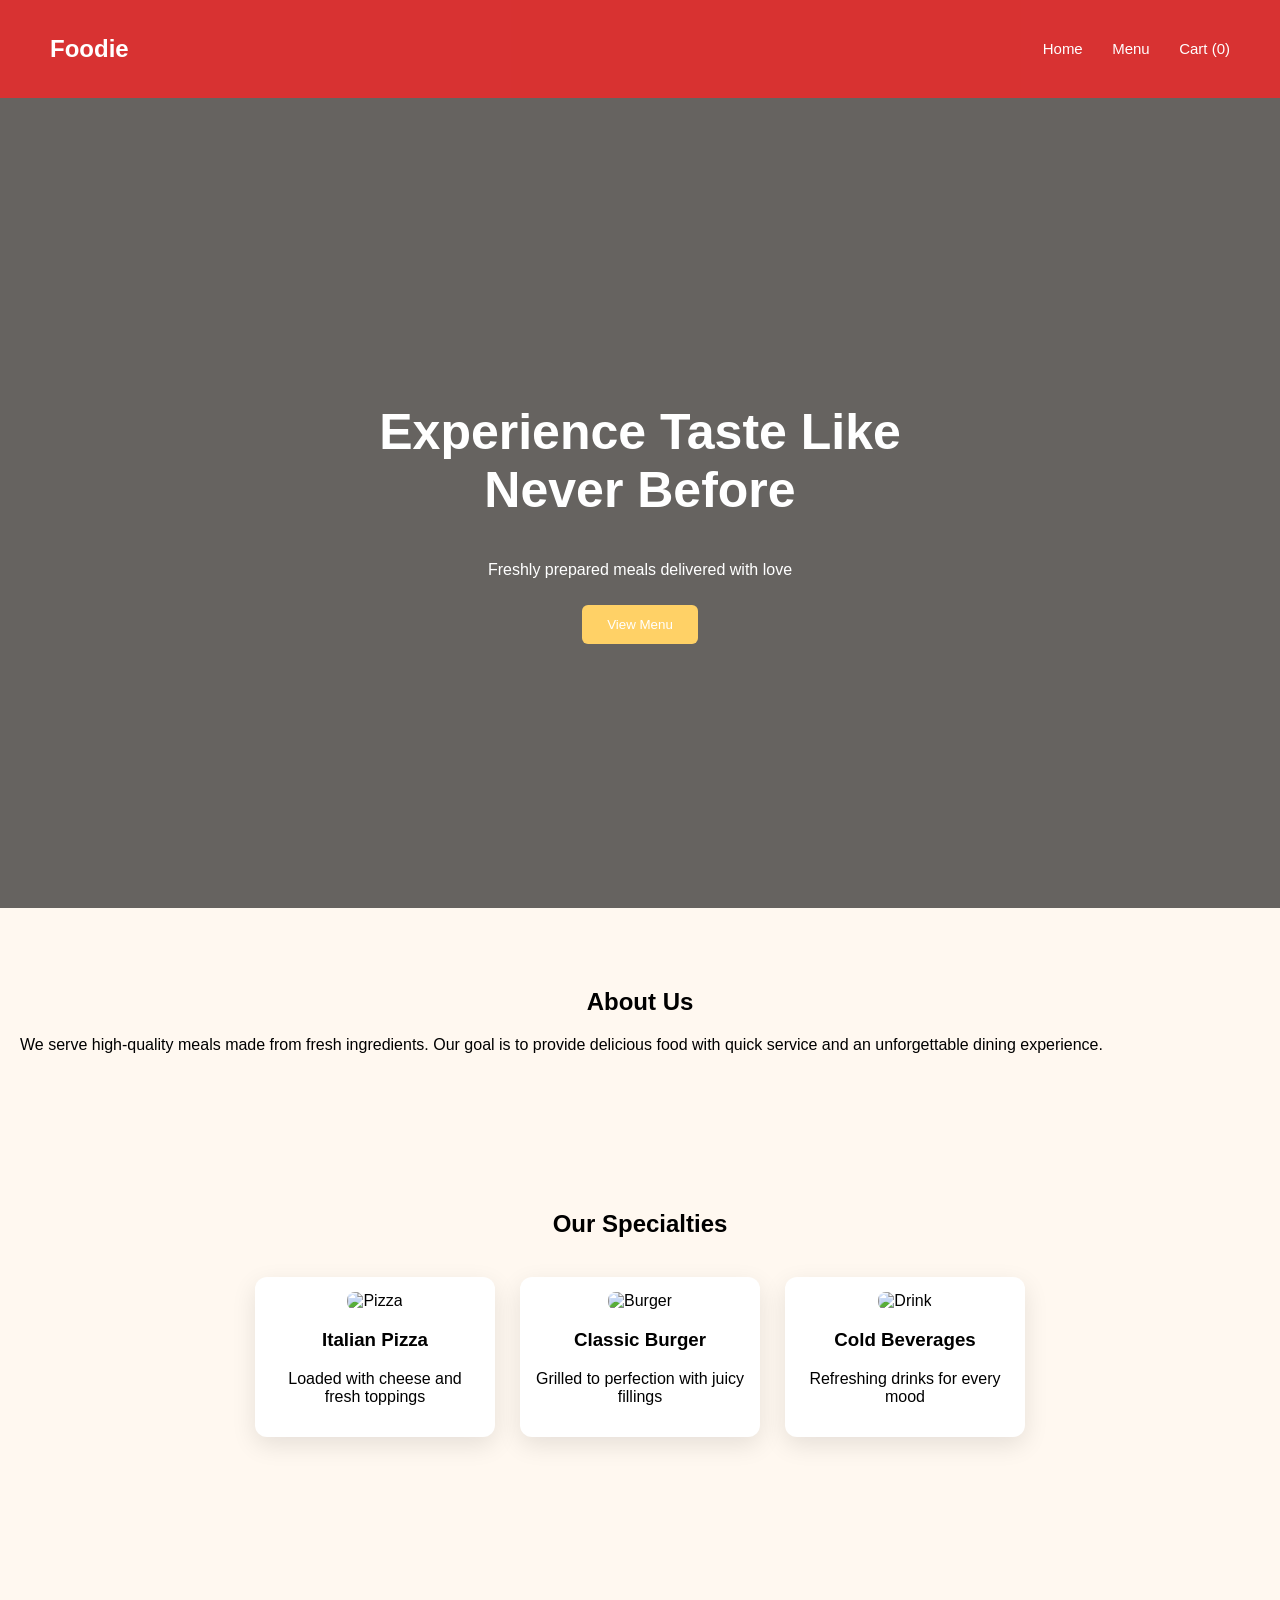
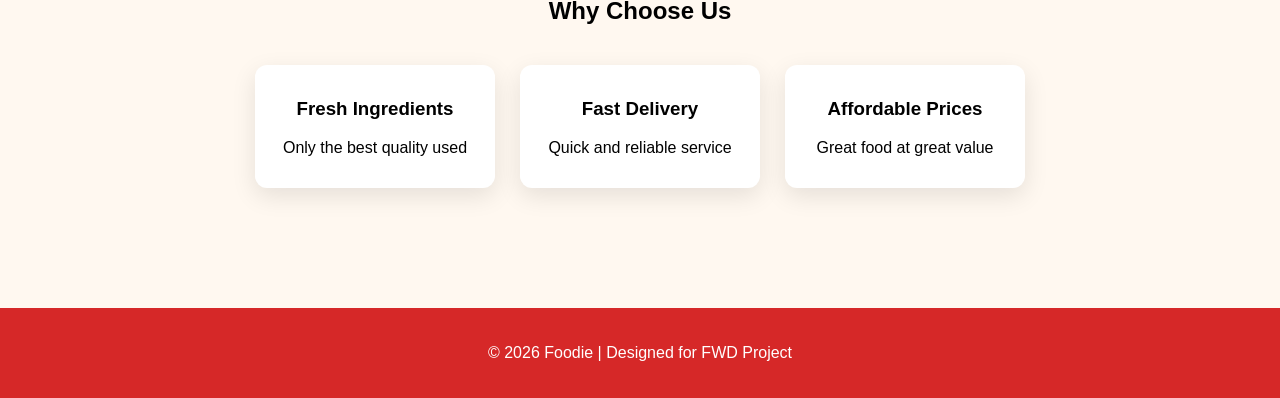
==== index.html @ 91029813 "Add files via upload" ====
<!DOCTYPE html>
<html>
<head>
    <title>Foodie</title>
    <link rel="stylesheet" href="style.css">
</head>

<body>


    <nav>
        <h2>Foodie</h2>
        <div class="nav-links">
            <a href="index.html">Home</a>
            <a href="menu.html">Menu</a>
            <a href="cart.html">Cart (<span id="cart-count">0</span>)</a>
        </div>
    </nav>

    <!-- Hero Section -->
    <section class="hero">
        <div class="hero-content">
            <h1>Experience Taste Like Never Before</h1>
            <p>Freshly prepared meals delivered with love</p>
            <a href="menu.html">
                <button>View Menu</button>
            </a>
        </div>
    </section>

    
    <section class="about">
        <h2>About Us</h2>
        <p>
            We serve high-quality meals made from fresh ingredients. 
            Our goal is to provide delicious food with quick service 
            and an unforgettable dining experience.
        </p>
    </section>

    <section class="featured">
        <h2>Our Specialties</h2>

        <div class="items">

            <div class="card">
                <img src="photos/FarmhousePizza.jpg" alt="Pizza">
                <h3>Italian Pizza</h3>
                <p>Loaded with cheese and fresh toppings</p>
            </div>

            <div class="card">
                <img src="photos/DoublePattyBurger.jpg" alt="Burger">
                <h3>Classic Burger</h3>
                <p>Grilled to perfection with juicy fillings</p>
            </div>

            <div class="card">
                <img src="photos/coke.jpg" alt="Drink">
                <h3>Cold Beverages</h3>
                <p>Refreshing drinks for every mood</p>
            </div>

        </div>
    </section>

    <section class="why">
        <h2>Why Choose Us</h2>

        <div class="items">
            <div class="card">
                <h3>Fresh Ingredients</h3>
                <p>Only the best quality used</p>
            </div>

            <div class="card">
                <h3>Fast Delivery</h3>
                <p>Quick and reliable service</p>
            </div>

            <div class="card">
                <h3>Affordable Prices</h3>
                <p>Great food at great value</p>
            </div>
        </div>
    </section>

    <footer>
        <p>© 2026 Foodie | Designed for FWD Project</p>
    </footer>

</body>
</html>
---- style.css ----
* {
    box-sizing: border-box;
}

body {
    margin: 0;
    font-family: 'Segoe UI', Arial, sans-serif;
    background-color: #fff8f0;
}


nav {
    display: flex;
    justify-content: space-between;
    align-items: center;
    padding: 15px 50px;
    background: rgba(214, 40, 40, 0.95);
    color: white;
    position: sticky;
    top: 0;
}

.nav-links a {
    color: white;
    margin-left: 25px;
    text-decoration: none;
    font-size: 15px;
}

.nav-links a:hover {
    color: #ffd166;
}


h1, h2 {
    text-align: center;
}

.menu-title {
    margin-top: 30px;
    margin-bottom: 20px;
}


.hero {
    height: 90vh;
    background: url("photos/hero.jpg") center/cover no-repeat;
    position: relative;
    display: flex;
    align-items: center;
    justify-content: center;
}

.hero::before {
    content: "";
    position: absolute;
    width: 100%;
    height: 100%;
    background: rgba(0,0,0,0.6);
}

.hero-content {
    position: relative;
    text-align: center;
    color: white;
    max-width: 600px;
}

.hero h1 {
    font-size: 50px;
}

.hero button {
    padding: 12px 25px;
    background: #ffd166;
    border: none;
    cursor: pointer;
    border-radius: 6px;
}

.hero button:hover {
    background: #ffb703;
}


section {
    padding: 60px 20px;
}


.items {
    display: flex;
    justify-content: center;
    flex-wrap: wrap;
    gap: 25px;
    padding: 20px;
}

.card {
    width: 240px;
    background: white;
    padding: 15px;
    border-radius: 12px;
    box-shadow: 0 8px 25px rgba(0,0,0,0.1);
    text-align: center;
    transition: 0.3s;
}

.card:hover {
    transform: translateY(-6px);
    box-shadow: 0 12px 30px rgba(0,0,0,0.2);
}

.card img {
    width: 100%;
    height: 150px;
    object-fit: cover;
    border-radius: 8px;
}


button {
    padding: 8px 15px;
    margin-top: 10px;
    background: #d62828;
    color: white;
    border: none;
    cursor: pointer;
    border-radius: 5px;
}

button:hover {
    background: #b71c1c;
}


#cart-container {
    max-width: 700px;
    margin: auto;
    padding: 20px;
}

#cart-container div {
    background: white;
    margin: 10px 0;
    padding: 15px;
    border-radius: 8px;
    box-shadow: 0 4px 12px rgba(0,0,0,0.1);
}


.checkout-box {
    width: 320px;
    margin: 40px auto;
    background: white;
    padding: 25px;
    border-radius: 10px;
    box-shadow: 0 8px 25px rgba(0,0,0,0.1);
    text-align: center;
}

.checkout-box input,
.checkout-box textarea {
    width: 100%;
    padding: 10px;
    margin: 10px 0;
}

.checkout-box button {
    width: 100%;
    padding: 12px;
    font-weight: bold;
}


footer {
    text-align: center;
    padding: 20px;
    background-color: #d62828;
    color: white;
    margin-top: 40px;
}
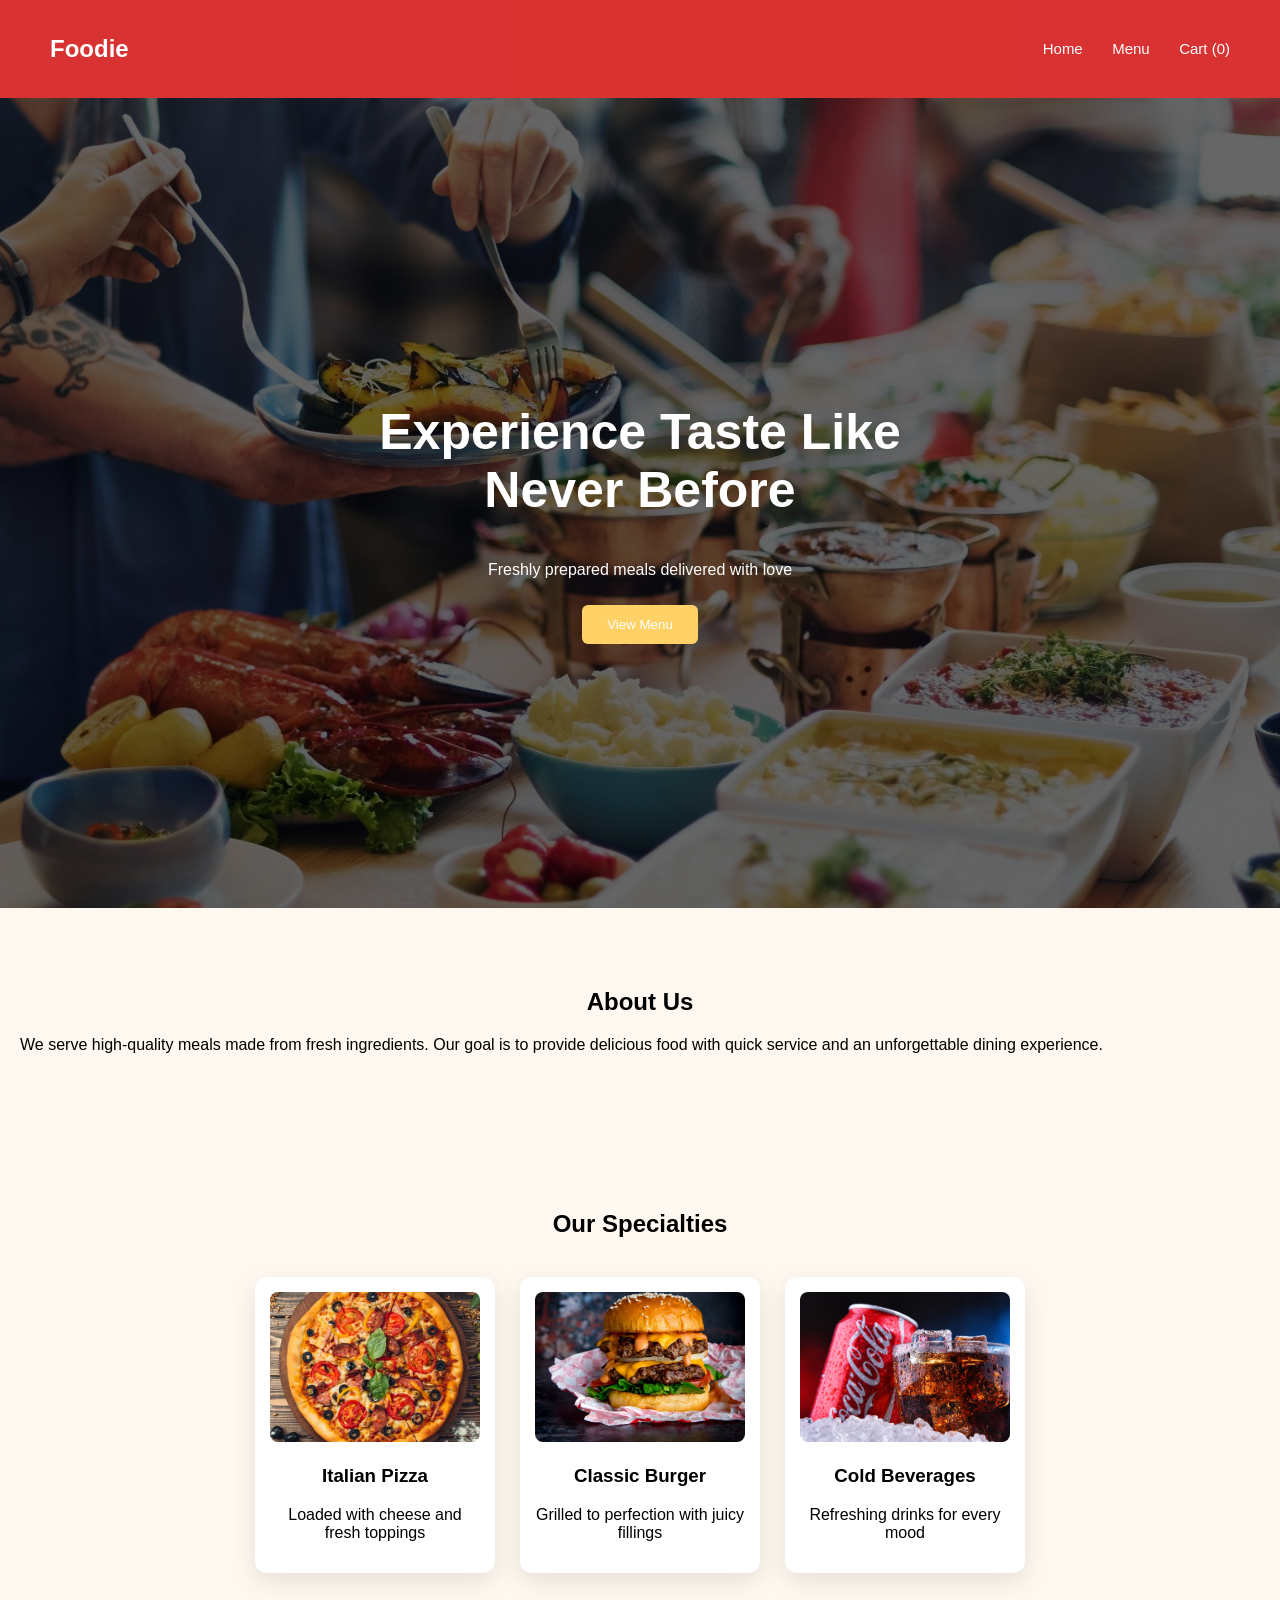
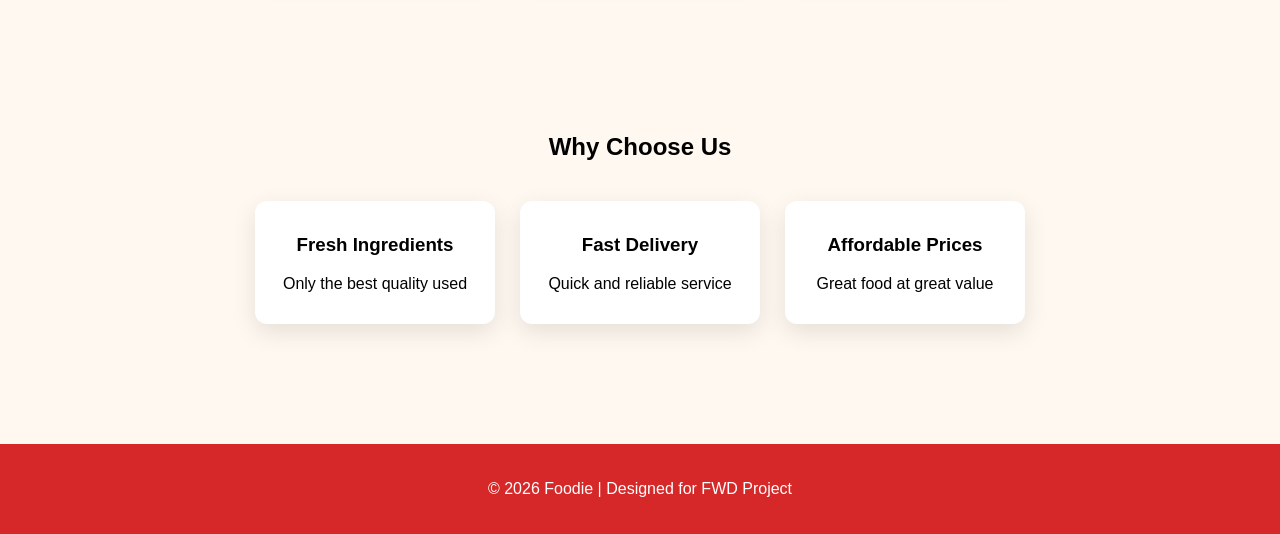
==== commit abff13b5: "Update index.html" ====
--- a/index.html
+++ b/index.html
@@ -44,19 +44,19 @@
         <div class="items">
 
             <div class="card">
-                <img src="photos/FarmhousePizza.jpg" alt="Pizza">
+                <img src="FarmhousePizza.jpg" alt="Pizza">
                 <h3>Italian Pizza</h3>
                 <p>Loaded with cheese and fresh toppings</p>
             </div>
 
             <div class="card">
-                <img src="photos/DoublePattyBurger.jpg" alt="Burger">
+                <img src="DoublePattyBurger.jpg" alt="Burger">
                 <h3>Classic Burger</h3>
                 <p>Grilled to perfection with juicy fillings</p>
             </div>
 
             <div class="card">
-                <img src="photos/coke.jpg" alt="Drink">
+                <img src="coke.jpg" alt="Drink">
                 <h3>Cold Beverages</h3>
                 <p>Refreshing drinks for every mood</p>
             </div>
@@ -90,4 +90,4 @@
     </footer>
 
 </body>
-</html>+</html>
--- a/style.css
+++ b/style.css
@@ -44,7 +44,7 @@
 
 .hero {
     height: 90vh;
-    background: url("photos/hero.jpg") center/cover no-repeat;
+    background: url("hero.jpg") center/cover no-repeat;
     position: relative;
     display: flex;
     align-items: center;
@@ -179,4 +179,4 @@
     background-color: #d62828;
     color: white;
     margin-top: 40px;
-}+}
